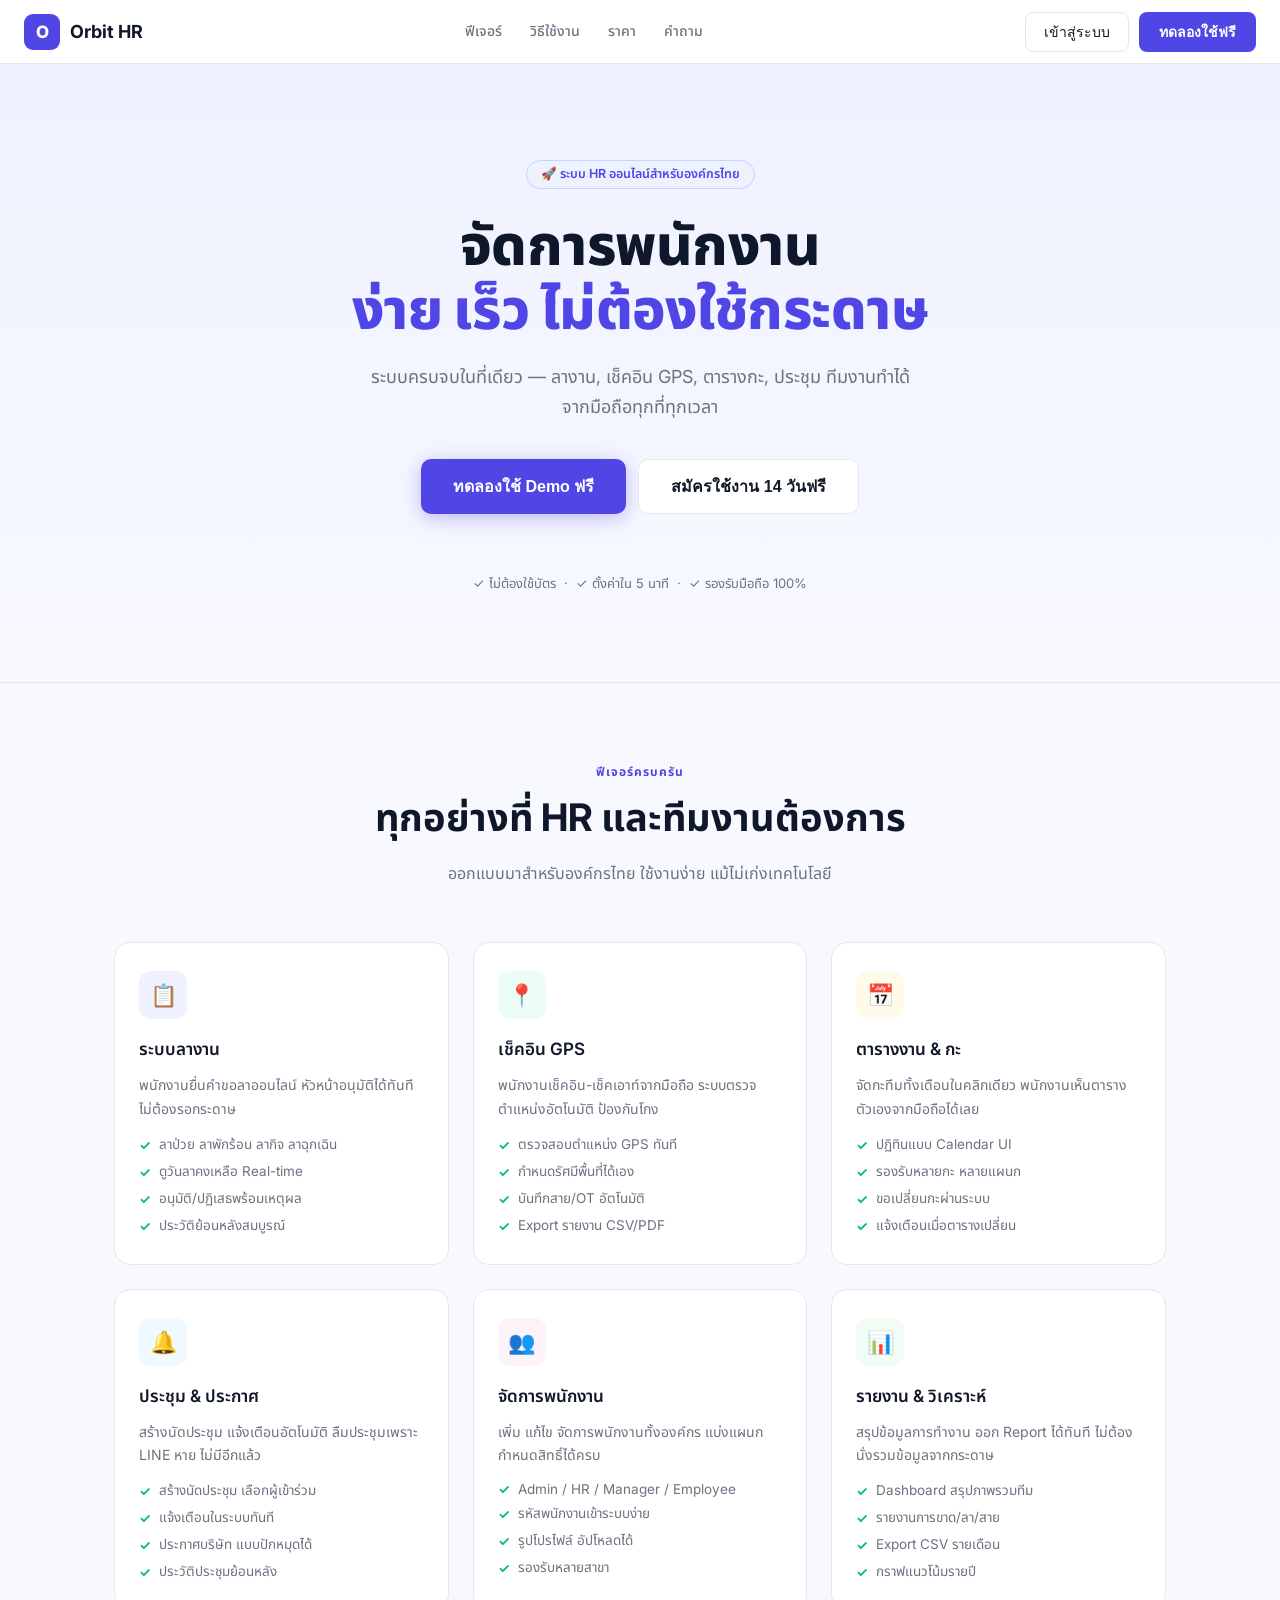
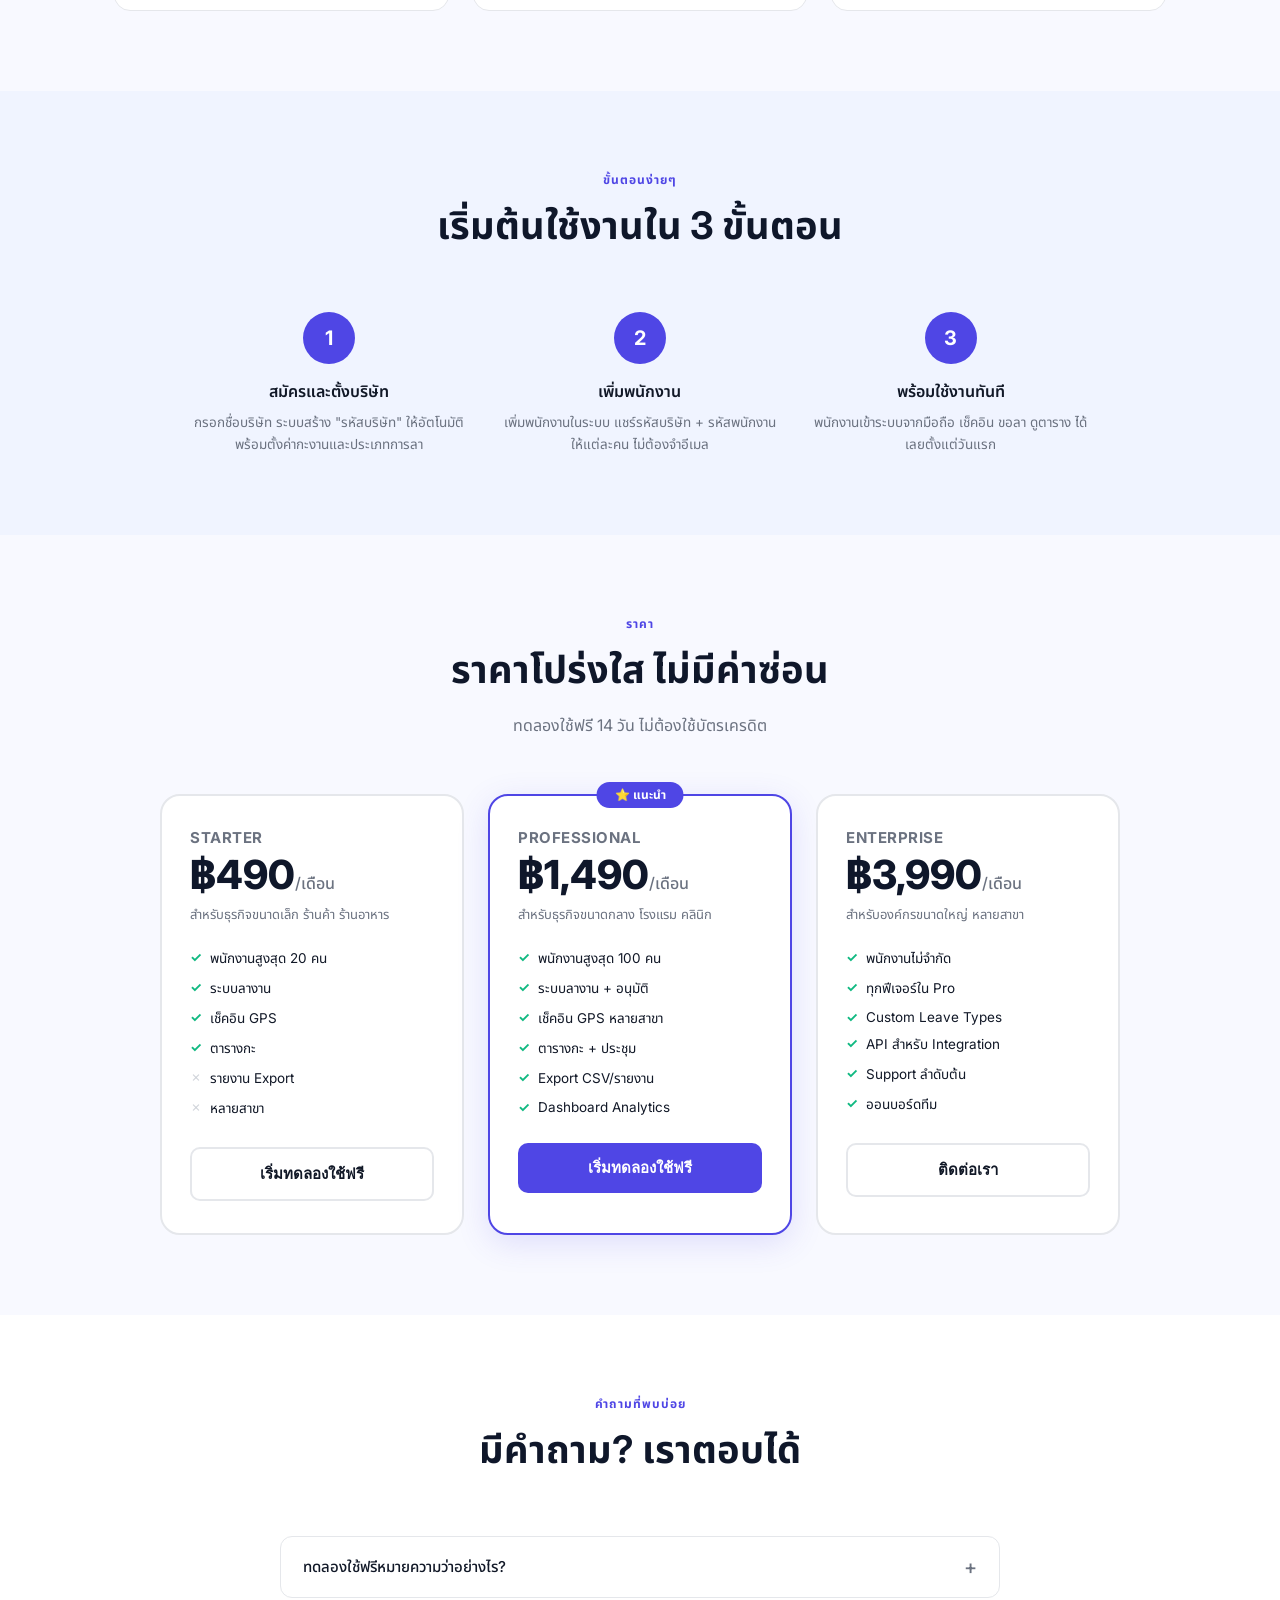
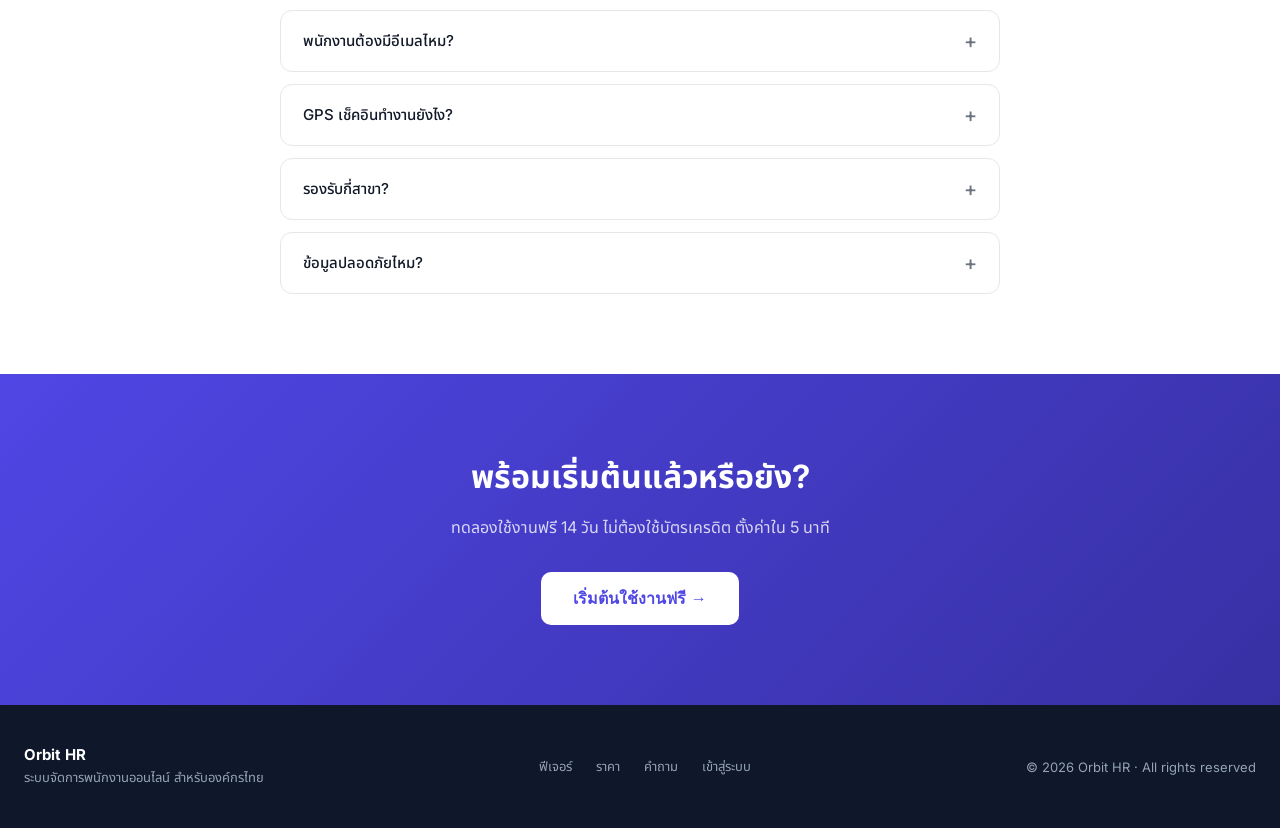
==== index.html @ 07ce3056 "Initial commit: Orbit HR — complete SaaS employee management system" ====
<!DOCTYPE html>
<html lang="th">
<head>
<meta charset="UTF-8">
<meta name="viewport" content="width=device-width, initial-scale=1.0">
<title>Orbit HR — ระบบจัดการพนักงานออนไลน์</title>
<link rel="preconnect" href="https://fonts.googleapis.com">
<link href="https://fonts.googleapis.com/css2?family=Inter:wght@300;400;500;600;700;800&family=Noto+Sans+Thai:wght@300;400;500;600;700&display=swap" rel="stylesheet">
<style>
*, *::before, *::after { box-sizing: border-box; margin: 0; padding: 0; }
:root {
  --primary: #4F46E5; --primary-dark: #3730A3; --accent: #10B981;
  --bg: #F8F9FF; --surface: #fff; --text: #111827; --muted: #6B7280;
  --border: #E5E7EB; --font: 'Inter','Noto Sans Thai',sans-serif;
}
html { scroll-behavior: smooth; }
body { font-family: var(--font); background: var(--bg); color: var(--text); -webkit-font-smoothing: antialiased; }
a { text-decoration: none; color: inherit; }

/* NAV */
nav {
  position: sticky; top: 0; z-index: 100;
  background: rgba(255,255,255,.92); backdrop-filter: blur(12px);
  border-bottom: 1px solid var(--border);
  padding: 0 24px; height: 64px;
  display: flex; align-items: center; justify-content: space-between;
}
.nav-logo { display: flex; align-items: center; gap: 10px; font-weight: 700; font-size: 18px; }
.nav-logo-icon { width: 36px; height: 36px; background: var(--primary); border-radius: 9px; display: flex; align-items: center; justify-content: center; color: #fff; font-weight: 800; font-size: 17px; }
.nav-links { display: flex; align-items: center; gap: 28px; }
.nav-links a { color: var(--muted); font-size: 14px; font-weight: 500; transition: color .15s; }
.nav-links a:hover { color: var(--text); }
.nav-cta { display: flex; align-items: center; gap: 10px; }
.btn-outline { padding: 8px 18px; border: 1px solid var(--border); border-radius: 8px; font-size: 14px; font-weight: 500; background: var(--surface); cursor: pointer; transition: all .15s; color: var(--text); }
.btn-outline:hover { border-color: var(--primary); color: var(--primary); }
.btn-primary { padding: 9px 20px; background: var(--primary); color: #fff; border: none; border-radius: 8px; font-size: 14px; font-weight: 600; cursor: pointer; transition: all .15s; }
.btn-primary:hover { background: var(--primary-dark); }

/* HERO */
.hero {
  text-align: center; padding: 96px 24px 64px;
  background: linear-gradient(180deg, #EEF2FF 0%, var(--bg) 100%);
  border-bottom: 1px solid var(--border);
}
.hero-badge {
  display: inline-flex; align-items: center; gap: 6px;
  background: #EEF2FF; color: var(--primary); border: 1px solid #C7D2FE;
  padding: 4px 14px; border-radius: 99px; font-size: 12.5px; font-weight: 600;
  margin-bottom: 24px;
}
.hero h1 {
  font-size: clamp(32px, 5vw, 56px); font-weight: 800; line-height: 1.15;
  letter-spacing: -.5px; color: #0F172A; margin-bottom: 20px;
}
.hero h1 span { color: var(--primary); }
.hero p {
  font-size: 18px; color: var(--muted); max-width: 560px; margin: 0 auto 36px;
  line-height: 1.7;
}
.hero-cta { display: flex; gap: 12px; justify-content: center; flex-wrap: wrap; }
.btn-hero {
  padding: 14px 32px; border-radius: 10px; font-size: 16px; font-weight: 600;
  cursor: pointer; border: none; transition: all .2s;
}
.btn-hero.primary { background: var(--primary); color: #fff; box-shadow: 0 4px 20px rgba(79,70,229,.35); }
.btn-hero.primary:hover { transform: translateY(-2px); box-shadow: 0 8px 28px rgba(79,70,229,.4); }
.btn-hero.secondary { background: var(--surface); color: var(--text); border: 1px solid var(--border); }
.btn-hero.secondary:hover { border-color: var(--primary); color: var(--primary); }

/* SOCIAL PROOF */
.social-proof { text-align: center; padding: 24px; color: var(--muted); font-size: 13px; }
.social-proof strong { color: var(--text); }

/* FEATURES */
.section { padding: 80px 24px; max-width: 1100px; margin: 0 auto; }
.section-header { text-align: center; margin-bottom: 56px; }
.section-label { font-size: 12px; font-weight: 700; letter-spacing: 1px; text-transform: uppercase; color: var(--primary); margin-bottom: 10px; }
.section-header h2 { font-size: clamp(24px, 4vw, 38px); font-weight: 700; color: #0F172A; margin-bottom: 14px; }
.section-header p { font-size: 16px; color: var(--muted); max-width: 480px; margin: 0 auto; }

.features-grid { display: grid; grid-template-columns: repeat(auto-fit, minmax(280px, 1fr)); gap: 24px; }
.feature-card {
  background: var(--surface); border: 1px solid var(--border); border-radius: 16px;
  padding: 28px 24px; transition: all .2s;
}
.feature-card:hover { border-color: #C7D2FE; box-shadow: 0 8px 32px rgba(79,70,229,.1); transform: translateY(-3px); }
.feature-icon {
  width: 48px; height: 48px; border-radius: 12px; margin-bottom: 18px;
  display: flex; align-items: center; justify-content: center; font-size: 22px;
}
.feature-card h3 { font-size: 17px; font-weight: 600; margin-bottom: 10px; }
.feature-card p { font-size: 14px; color: var(--muted); line-height: 1.7; }
.feature-list { list-style: none; margin-top: 14px; display: flex; flex-direction: column; gap: 7px; }
.feature-list li { font-size: 13.5px; color: var(--muted); display: flex; align-items: center; gap: 8px; }
.feature-list li::before { content: '✓'; color: var(--accent); font-weight: 700; }

/* HOW IT WORKS */
.how-section { background: #F0F4FF; padding: 80px 24px; }
.steps-grid { display: grid; grid-template-columns: repeat(auto-fit, minmax(220px, 1fr)); gap: 32px; max-width: 900px; margin: 0 auto; }
.step { text-align: center; }
.step-num { width: 52px; height: 52px; background: var(--primary); color: #fff; border-radius: 50%; display: flex; align-items: center; justify-content: center; font-size: 20px; font-weight: 700; margin: 0 auto 16px; }
.step h3 { font-size: 16px; font-weight: 600; margin-bottom: 8px; }
.step p { font-size: 13.5px; color: var(--muted); line-height: 1.6; }

/* PRICING */
.pricing-grid { display: grid; grid-template-columns: repeat(auto-fit, minmax(280px, 1fr)); gap: 24px; max-width: 960px; margin: 0 auto; }
.plan-card {
  background: var(--surface); border: 2px solid var(--border); border-radius: 20px;
  padding: 32px 28px; position: relative; transition: all .2s;
}
.plan-card.popular {
  border-color: var(--primary);
  box-shadow: 0 8px 32px rgba(79,70,229,.15);
}
.popular-badge {
  position: absolute; top: -14px; left: 50%; transform: translateX(-50%);
  background: var(--primary); color: #fff; padding: 4px 18px; border-radius: 99px;
  font-size: 12px; font-weight: 700; white-space: nowrap;
}
.plan-name { font-size: 15px; font-weight: 700; text-transform: uppercase; letter-spacing: .5px; color: var(--muted); margin-bottom: 8px; }
.plan-price { font-size: 40px; font-weight: 800; color: #0F172A; line-height: 1; margin-bottom: 4px; }
.plan-price span { font-size: 16px; font-weight: 500; color: var(--muted); }
.plan-desc { font-size: 13px; color: var(--muted); margin: 10px 0 24px; }
.plan-features { list-style: none; display: flex; flex-direction: column; gap: 10px; margin-bottom: 28px; }
.plan-features li { display: flex; gap: 8px; font-size: 13.5px; align-items: flex-start; }
.plan-features li .check { color: var(--accent); font-weight: 700; flex-shrink: 0; }
.plan-features li .cross { color: #D1D5DB; }
.plan-btn {
  width: 100%; padding: 13px; border-radius: 10px; font-size: 15px; font-weight: 600;
  cursor: pointer; border: none; transition: all .15s;
}
.plan-btn.primary { background: var(--primary); color: #fff; }
.plan-btn.primary:hover { background: var(--primary-dark); }
.plan-btn.outline { background: transparent; border: 2px solid var(--border); color: var(--text); }
.plan-btn.outline:hover { border-color: var(--primary); color: var(--primary); }

/* FAQ */
.faq-list { max-width: 720px; margin: 0 auto; display: flex; flex-direction: column; gap: 12px; }
.faq-item { background: var(--surface); border: 1px solid var(--border); border-radius: 12px; overflow: hidden; }
.faq-question {
  padding: 18px 22px; font-size: 15px; font-weight: 500; cursor: pointer;
  display: flex; justify-content: space-between; align-items: center; gap: 12px;
  background: none; border: none; width: 100%; text-align: left; font-family: var(--font); color: var(--text);
}
.faq-question::after { content: '+'; font-size: 20px; color: var(--muted); flex-shrink: 0; }
.faq-item.open .faq-question::after { content: '−'; color: var(--primary); }
.faq-answer { padding: 0 22px; max-height: 0; overflow: hidden; transition: all .3s; font-size: 14px; color: var(--muted); line-height: 1.7; }
.faq-item.open .faq-answer { padding: 0 22px 18px; max-height: 300px; }

/* CTA SECTION */
.cta-section {
  background: linear-gradient(135deg, var(--primary) 0%, #3730A3 100%);
  padding: 80px 24px; text-align: center; color: #fff;
}
.cta-section h2 { font-size: 32px; font-weight: 700; margin-bottom: 14px; }
.cta-section p { font-size: 16px; opacity: .8; margin-bottom: 32px; }
.btn-white {
  padding: 14px 32px; background: #fff; color: var(--primary); border: none;
  border-radius: 10px; font-size: 16px; font-weight: 700; cursor: pointer;
  transition: all .2s;
}
.btn-white:hover { transform: translateY(-2px); box-shadow: 0 8px 24px rgba(0,0,0,.15); }

/* FOOTER */
footer {
  background: #0F172A; color: #94A3B8; padding: 40px 24px;
  display: flex; align-items: center; justify-content: space-between;
  flex-wrap: wrap; gap: 16px; font-size: 13px;
}
footer .footer-logo { color: #fff; font-weight: 700; font-size: 15px; }
footer a { color: #94A3B8; }
footer a:hover { color: #fff; }

/* Mobile */
@media (max-width: 640px) {
  .nav-links { display: none; }
  .hero { padding: 64px 20px 48px; }
  .section { padding: 56px 20px; }
  footer { flex-direction: column; text-align: center; }
}
</style>
</head>
<body>

<!-- NAV -->
<nav>
  <div class="nav-logo">
    <div class="nav-logo-icon">O</div>
    <span>Orbit HR</span>
  </div>
  <div class="nav-links">
    <a href="#features">ฟีเจอร์</a>
    <a href="#how">วิธีใช้งาน</a>
    <a href="#pricing">ราคา</a>
    <a href="#faq">คำถาม</a>
  </div>
  <div class="nav-cta">
    <button class="btn-outline" onclick="window.location.href='auth.html'">เข้าสู่ระบบ</button>
    <button class="btn-primary" onclick="window.location.href='auth.html#register'">ทดลองใช้ฟรี</button>
  </div>
</nav>

<!-- HERO -->
<section class="hero">
  <div class="hero-badge">🚀 ระบบ HR ออนไลน์สำหรับองค์กรไทย</div>
  <h1>จัดการพนักงาน<br><span>ง่าย เร็ว ไม่ต้องใช้กระดาษ</span></h1>
  <p>ระบบครบจบในที่เดียว — ลางาน, เช็คอิน GPS, ตารางกะ, ประชุม ทีมงานทำได้จากมือถือทุกที่ทุกเวลา</p>
  <div class="hero-cta">
    <button class="btn-hero primary" onclick="startDemo()">ทดลองใช้ Demo ฟรี</button>
    <button class="btn-hero secondary" onclick="window.location.href='auth.html#register'">สมัครใช้งาน 14 วันฟรี</button>
  </div>
  <div class="social-proof" style="margin-top:36px">
    ✓ ไม่ต้องใช้บัตร &nbsp;·&nbsp; ✓ ตั้งค่าใน 5 นาที &nbsp;·&nbsp; ✓ รองรับมือถือ 100%
  </div>
</section>

<!-- FEATURES -->
<section class="section" id="features">
  <div class="section-header">
    <div class="section-label">ฟีเจอร์ครบครัน</div>
    <h2>ทุกอย่างที่ HR และทีมงานต้องการ</h2>
    <p>ออกแบบมาสำหรับองค์กรไทย ใช้งานง่าย แม้ไม่เก่งเทคโนโลยี</p>
  </div>
  <div class="features-grid">
    <div class="feature-card">
      <div class="feature-icon" style="background:#EEF2FF;color:#4F46E5">📋</div>
      <h3>ระบบลางาน</h3>
      <p>พนักงานยื่นคำขอลาออนไลน์ หัวหน้าอนุมัติได้ทันที ไม่ต้องรอกระดาษ</p>
      <ul class="feature-list">
        <li>ลาป่วย ลาพักร้อน ลากิจ ลาฉุกเฉิน</li>
        <li>ดูวันลาคงเหลือ Real-time</li>
        <li>อนุมัติ/ปฏิเสธพร้อมเหตุผล</li>
        <li>ประวัติย้อนหลังสมบูรณ์</li>
      </ul>
    </div>
    <div class="feature-card">
      <div class="feature-icon" style="background:#ECFDF5;color:#10B981">📍</div>
      <h3>เช็คอิน GPS</h3>
      <p>พนักงานเช็คอิน-เช็คเอาท์จากมือถือ ระบบตรวจตำแหน่งอัตโนมัติ ป้องกันโกง</p>
      <ul class="feature-list">
        <li>ตรวจสอบตำแหน่ง GPS ทันที</li>
        <li>กำหนดรัศมีพื้นที่ได้เอง</li>
        <li>บันทึกสาย/OT อัตโนมัติ</li>
        <li>Export รายงาน CSV/PDF</li>
      </ul>
    </div>
    <div class="feature-card">
      <div class="feature-icon" style="background:#FFFBEB;color:#F59E0B">📅</div>
      <h3>ตารางงาน & กะ</h3>
      <p>จัดกะทีมทั้งเดือนในคลิกเดียว พนักงานเห็นตารางตัวเองจากมือถือได้เลย</p>
      <ul class="feature-list">
        <li>ปฏิทินแบบ Calendar UI</li>
        <li>รองรับหลายกะ หลายแผนก</li>
        <li>ขอเปลี่ยนกะผ่านระบบ</li>
        <li>แจ้งเตือนเมื่อตารางเปลี่ยน</li>
      </ul>
    </div>
    <div class="feature-card">
      <div class="feature-icon" style="background:#F0F9FF;color:#0EA5E9">🔔</div>
      <h3>ประชุม & ประกาศ</h3>
      <p>สร้างนัดประชุม แจ้งเตือนอัตโนมัติ ลืมประชุมเพราะ LINE หาย ไม่มีอีกแล้ว</p>
      <ul class="feature-list">
        <li>สร้างนัดประชุม เลือกผู้เข้าร่วม</li>
        <li>แจ้งเตือนในระบบทันที</li>
        <li>ประกาศบริษัท แบบปักหมุดได้</li>
        <li>ประวัติประชุมย้อนหลัง</li>
      </ul>
    </div>
    <div class="feature-card">
      <div class="feature-icon" style="background:#FDF2F8;color:#EC4899">👥</div>
      <h3>จัดการพนักงาน</h3>
      <p>เพิ่ม แก้ไข จัดการพนักงานทั้งองค์กร แบ่งแผนก กำหนดสิทธิ์ได้ครบ</p>
      <ul class="feature-list">
        <li>Admin / HR / Manager / Employee</li>
        <li>รหัสพนักงานเข้าระบบง่าย</li>
        <li>รูปโปรไฟล์ อัปโหลดได้</li>
        <li>รองรับหลายสาขา</li>
      </ul>
    </div>
    <div class="feature-card">
      <div class="feature-icon" style="background:#F0FDF4;color:#16A34A">📊</div>
      <h3>รายงาน & วิเคราะห์</h3>
      <p>สรุปข้อมูลการทำงาน ออก Report ได้ทันที ไม่ต้องนั่งรวมข้อมูลจากกระดาษ</p>
      <ul class="feature-list">
        <li>Dashboard สรุปภาพรวมทีม</li>
        <li>รายงานการขาด/ลา/สาย</li>
        <li>Export CSV รายเดือน</li>
        <li>กราฟแนวโน้มรายปี</li>
      </ul>
    </div>
  </div>
</section>

<!-- HOW IT WORKS -->
<section class="how-section" id="how">
  <div style="max-width:1100px;margin:0 auto">
    <div class="section-header">
      <div class="section-label">ขั้นตอนง่ายๆ</div>
      <h2>เริ่มต้นใช้งานใน 3 ขั้นตอน</h2>
    </div>
    <div class="steps-grid">
      <div class="step">
        <div class="step-num">1</div>
        <h3>สมัครและตั้งบริษัท</h3>
        <p>กรอกชื่อบริษัท ระบบสร้าง "รหัสบริษัท" ให้อัตโนมัติ พร้อมตั้งค่ากะงานและประเภทการลา</p>
      </div>
      <div class="step">
        <div class="step-num">2</div>
        <h3>เพิ่มพนักงาน</h3>
        <p>เพิ่มพนักงานในระบบ แชร์รหัสบริษัท + รหัสพนักงานให้แต่ละคน ไม่ต้องจำอีเมล</p>
      </div>
      <div class="step">
        <div class="step-num">3</div>
        <h3>พร้อมใช้งานทันที</h3>
        <p>พนักงานเข้าระบบจากมือถือ เช็คอิน ขอลา ดูตาราง ได้เลยตั้งแต่วันแรก</p>
      </div>
    </div>
  </div>
</section>

<!-- PRICING -->
<section class="section" id="pricing">
  <div class="section-header">
    <div class="section-label">ราคา</div>
    <h2>ราคาโปร่งใส ไม่มีค่าซ่อน</h2>
    <p>ทดลองใช้ฟรี 14 วัน ไม่ต้องใช้บัตรเครดิต</p>
  </div>
  <div class="pricing-grid">
    <div class="plan-card">
      <div class="plan-name">Starter</div>
      <div class="plan-price">฿490<span>/เดือน</span></div>
      <div class="plan-desc">สำหรับธุรกิจขนาดเล็ก ร้านค้า ร้านอาหาร</div>
      <ul class="plan-features">
        <li><span class="check">✓</span> พนักงานสูงสุด 20 คน</li>
        <li><span class="check">✓</span> ระบบลางาน</li>
        <li><span class="check">✓</span> เช็คอิน GPS</li>
        <li><span class="check">✓</span> ตารางกะ</li>
        <li><span class="cross">✗</span> รายงาน Export</li>
        <li><span class="cross">✗</span> หลายสาขา</li>
      </ul>
      <button class="plan-btn outline" onclick="window.location.href='auth.html#register'">เริ่มทดลองใช้ฟรี</button>
    </div>
    <div class="plan-card popular">
      <div class="popular-badge">⭐ แนะนำ</div>
      <div class="plan-name">Professional</div>
      <div class="plan-price">฿1,490<span>/เดือน</span></div>
      <div class="plan-desc">สำหรับธุรกิจขนาดกลาง โรงแรม คลินิก</div>
      <ul class="plan-features">
        <li><span class="check">✓</span> พนักงานสูงสุด 100 คน</li>
        <li><span class="check">✓</span> ระบบลางาน + อนุมัติ</li>
        <li><span class="check">✓</span> เช็คอิน GPS หลายสาขา</li>
        <li><span class="check">✓</span> ตารางกะ + ประชุม</li>
        <li><span class="check">✓</span> Export CSV/รายงาน</li>
        <li><span class="check">✓</span> Dashboard Analytics</li>
      </ul>
      <button class="plan-btn primary" onclick="window.location.href='auth.html#register'">เริ่มทดลองใช้ฟรี</button>
    </div>
    <div class="plan-card">
      <div class="plan-name">Enterprise</div>
      <div class="plan-price">฿3,990<span>/เดือน</span></div>
      <div class="plan-desc">สำหรับองค์กรขนาดใหญ่ หลายสาขา</div>
      <ul class="plan-features">
        <li><span class="check">✓</span> พนักงานไม่จำกัด</li>
        <li><span class="check">✓</span> ทุกฟีเจอร์ใน Pro</li>
        <li><span class="check">✓</span> Custom Leave Types</li>
        <li><span class="check">✓</span> API สำหรับ Integration</li>
        <li><span class="check">✓</span> Support ลำดับต้น</li>
        <li><span class="check">✓</span> ออนบอร์ดทีม</li>
      </ul>
      <button class="plan-btn outline" onclick="window.location.href='auth.html#register'">ติดต่อเรา</button>
    </div>
  </div>
</section>

<!-- FAQ -->
<section class="section" id="faq" style="background:var(--surface);max-width:100%;padding:80px 24px">
  <div style="max-width:1100px;margin:0 auto">
    <div class="section-header">
      <div class="section-label">คำถามที่พบบ่อย</div>
      <h2>มีคำถาม? เราตอบได้</h2>
    </div>
    <div class="faq-list">
      <div class="faq-item">
        <button class="faq-question" onclick="toggleFaq(this)">ทดลองใช้ฟรีหมายความว่าอย่างไร?</button>
        <div class="faq-answer">ทดลองใช้งานได้เต็มรูปแบบ 14 วัน ครบทุกฟีเจอร์ ไม่ต้องใช้บัตรเครดิต ไม่มีการเรียกเก็บเงินอัตโนมัติ</div>
      </div>
      <div class="faq-item">
        <button class="faq-question" onclick="toggleFaq(this)">พนักงานต้องมีอีเมลไหม?</button>
        <div class="faq-answer">ไม่จำเป็น — พนักงานทั่วไปเข้าระบบด้วย "รหัสบริษัท" + "รหัสพนักงาน" แค่ 2 ช่องเท่านั้น ง่ายมาก ไม่ต้องจำอีเมล</div>
      </div>
      <div class="faq-item">
        <button class="faq-question" onclick="toggleFaq(this)">GPS เช็คอินทำงานยังไง?</button>
        <div class="faq-answer">ระบบใช้ GPS ของมือถือตรวจสอบว่าพนักงานอยู่ในรัศมีที่กำหนดจากสถานที่ทำงาน ถ้าอยู่นอกรัศมีจะเช็คอินไม่ได้ สามารถกำหนดรัศมีได้ตั้งแต่ 50 เมตร ถึงหลาย กม.</div>
      </div>
      <div class="faq-item">
        <button class="faq-question" onclick="toggleFaq(this)">รองรับกี่สาขา?</button>
        <div class="faq-answer">แพ็กเกจ Professional ขึ้นไปรองรับหลายสาขาได้ไม่จำกัด แต่ละสาขาตั้งตำแหน่ง GPS แยกกันได้</div>
      </div>
      <div class="faq-item">
        <button class="faq-question" onclick="toggleFaq(this)">ข้อมูลปลอดภัยไหม?</button>
        <div class="faq-answer">ข้อมูลเข้ารหัส SSL ทุกการรับส่ง และสำรองข้อมูลอัตโนมัติทุกวัน ข้อมูลของคุณเป็นของคุณเท่านั้น</div>
      </div>
    </div>
  </div>
</section>

<!-- CTA -->
<section class="cta-section">
  <h2>พร้อมเริ่มต้นแล้วหรือยัง?</h2>
  <p>ทดลองใช้งานฟรี 14 วัน ไม่ต้องใช้บัตรเครดิต ตั้งค่าใน 5 นาที</p>
  <button class="btn-white" onclick="window.location.href='auth.html#register'">เริ่มต้นใช้งานฟรี →</button>
</section>

<!-- FOOTER -->
<footer>
  <div>
    <div class="footer-logo">Orbit HR</div>
    <div style="margin-top:4px">ระบบจัดการพนักงานออนไลน์ สำหรับองค์กรไทย</div>
  </div>
  <div style="display:flex;gap:24px;flex-wrap:wrap">
    <a href="#features">ฟีเจอร์</a>
    <a href="#pricing">ราคา</a>
    <a href="#faq">คำถาม</a>
    <a href="auth.html">เข้าสู่ระบบ</a>
  </div>
  <div>© 2026 Orbit HR · All rights reserved</div>
</footer>

<script src="js/db.js"></script>
<script src="js/auth.js"></script>
<script>
function toggleFaq(btn) {
  const item = btn.parentElement;
  document.querySelectorAll('.faq-item.open').forEach(i => { if (i !== item) i.classList.remove('open'); });
  item.classList.toggle('open');
}

function startDemo() {
  DB.seedDemo();
  window.location.href = 'dashboard.html';
}
</script>
</body>
</html>
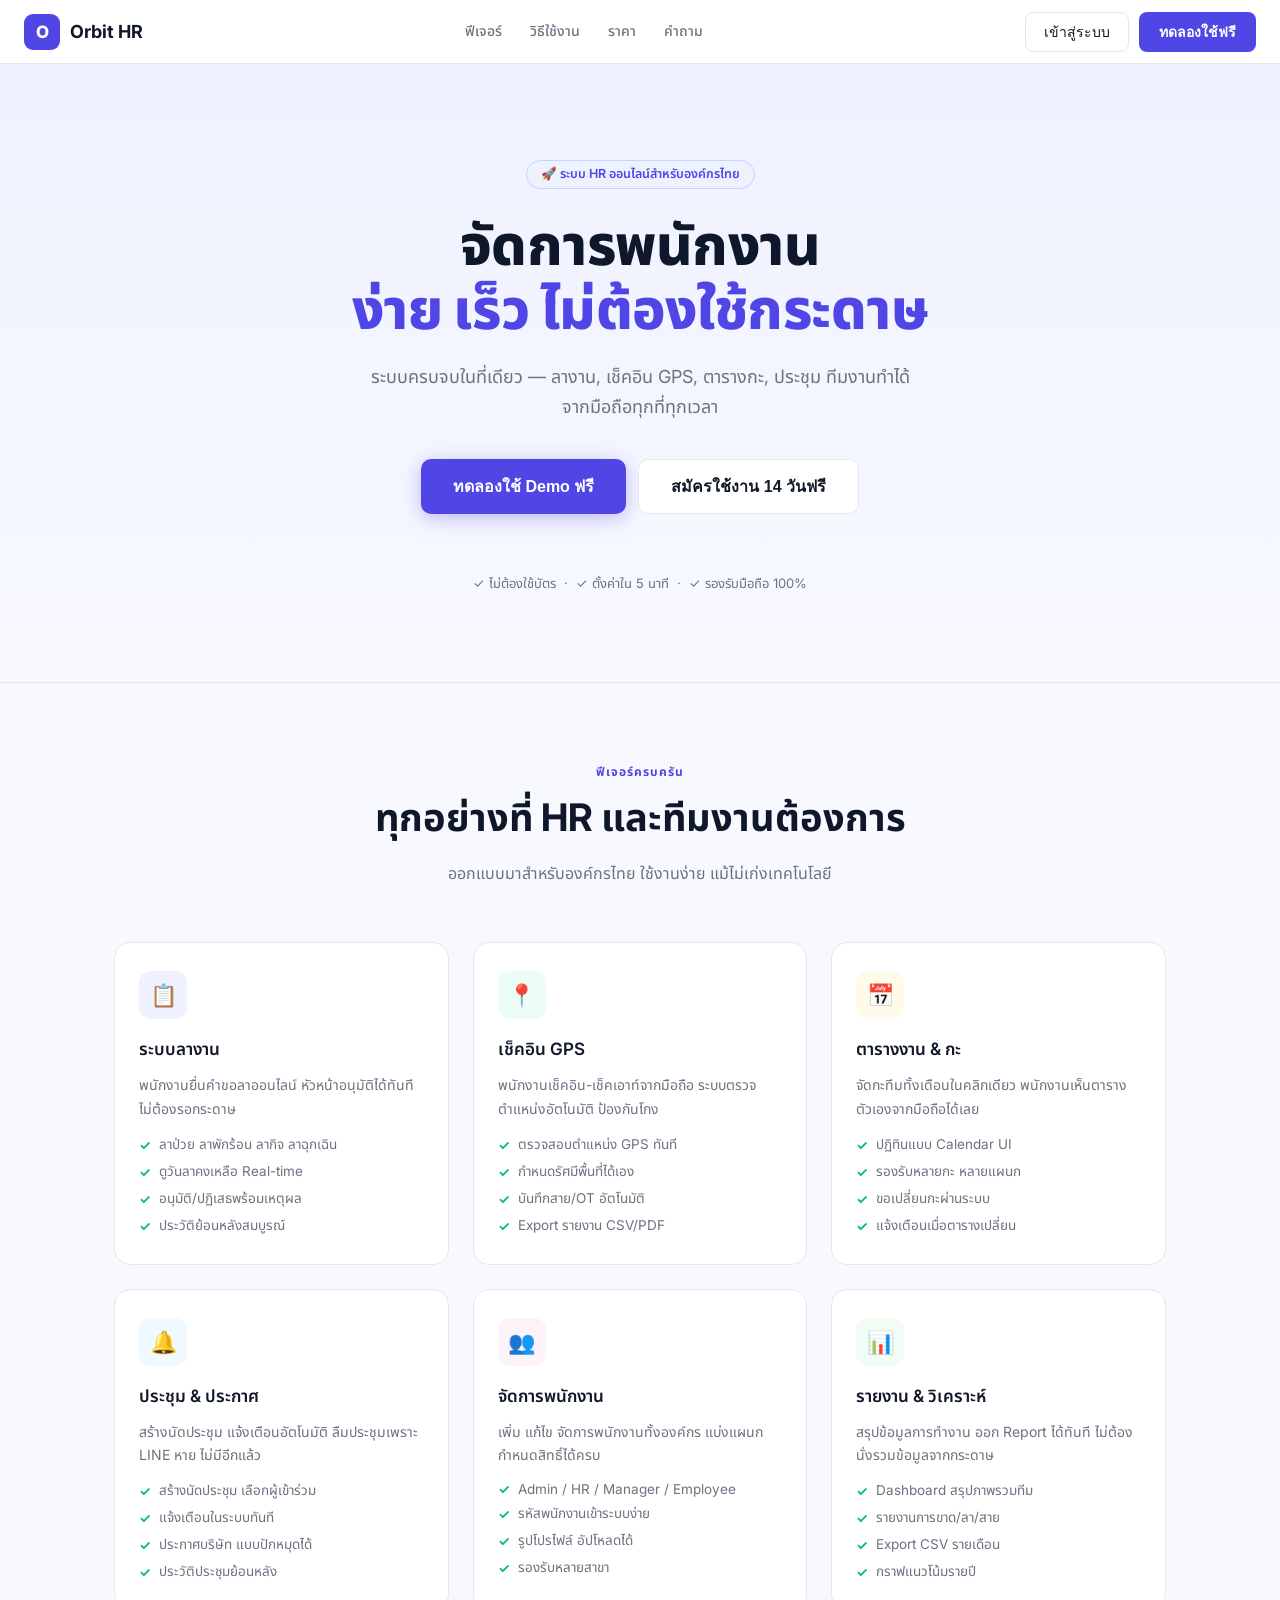
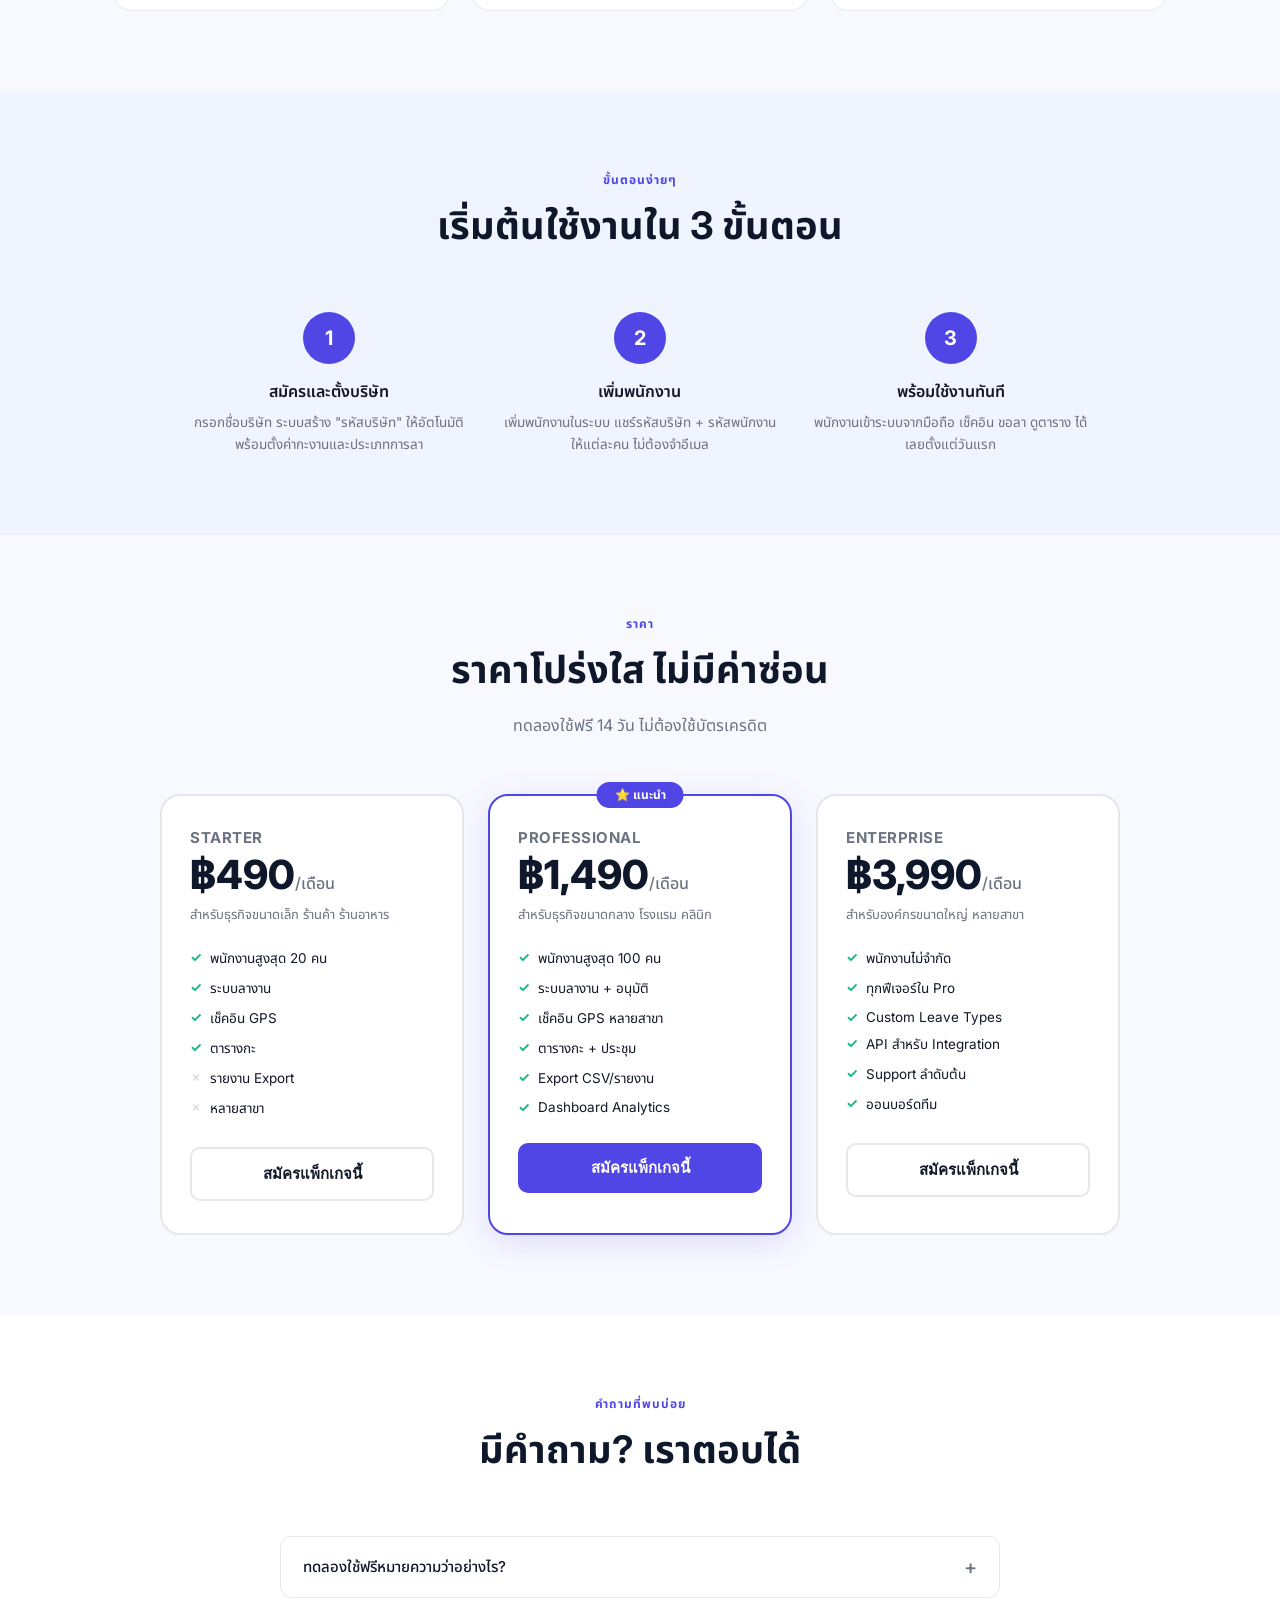
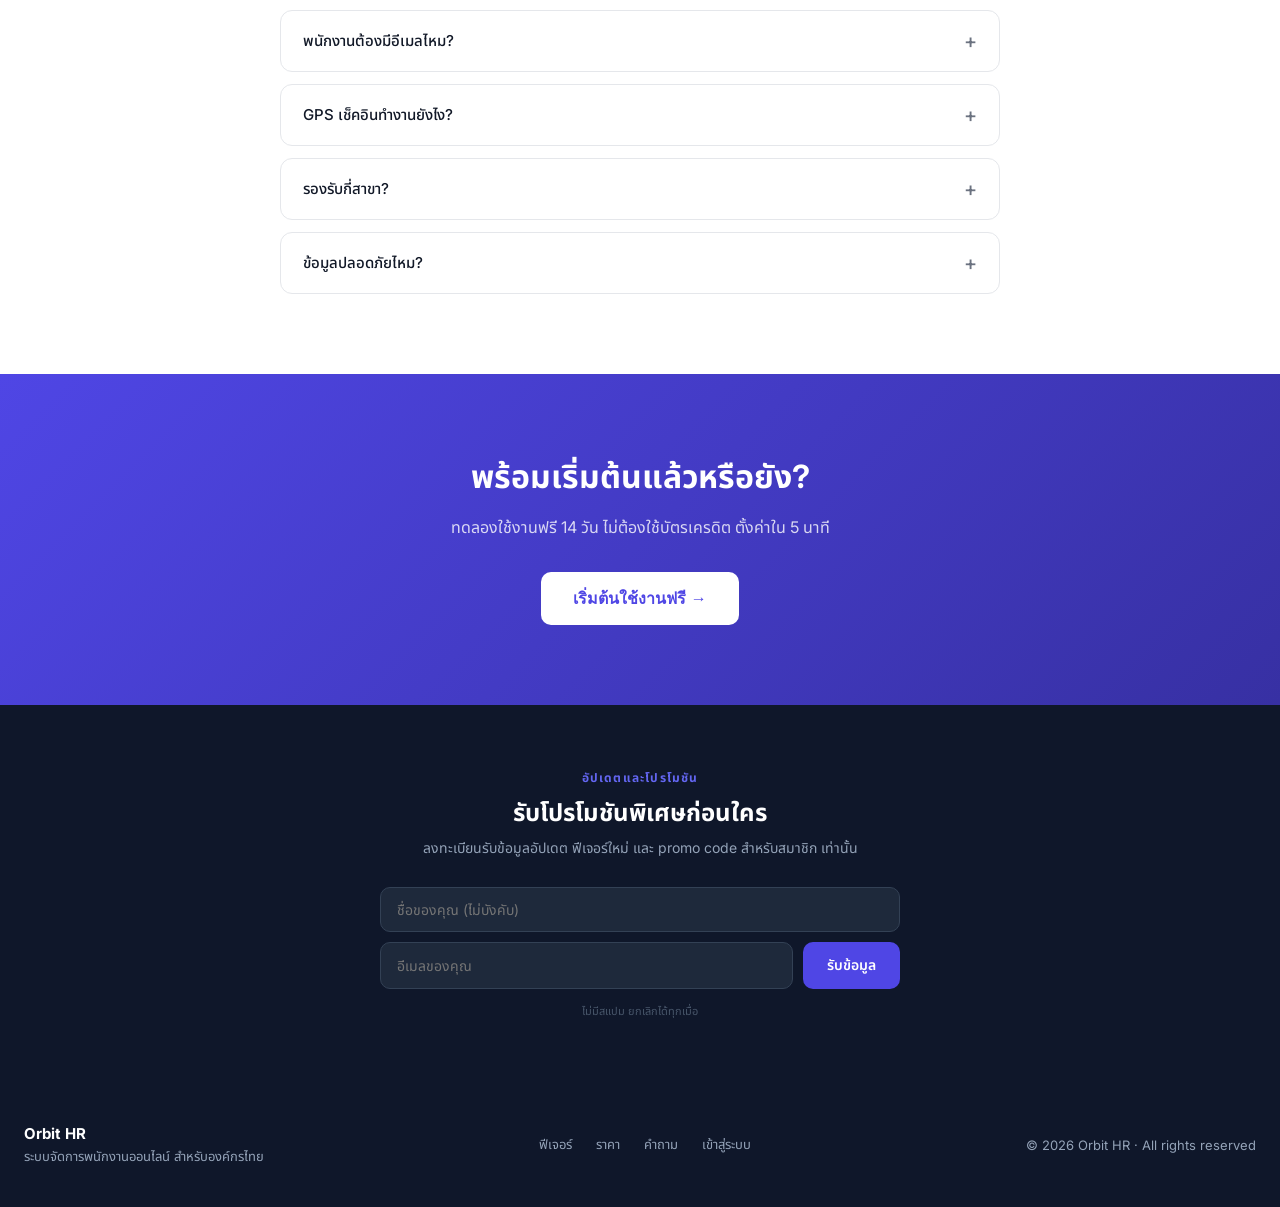
==== commit eeb871c7: "Add business system: trial codes, email leads, payment modal db.js: - DB.TrialCodes: create/validate" ====
--- a/index.html
+++ b/index.html
@@ -338,7 +338,7 @@
         <li><span class="cross">✗</span> รายงาน Export</li>
         <li><span class="cross">✗</span> หลายสาขา</li>
       </ul>
-      <button class="plan-btn outline" onclick="window.location.href='auth.html#register'">เริ่มทดลองใช้ฟรี</button>
+      <button class="plan-btn outline" onclick="openPaymentModal('Starter','฿490/เดือน')">สมัครแพ็กเกจนี้</button>
     </div>
     <div class="plan-card popular">
       <div class="popular-badge">⭐ แนะนำ</div>
@@ -353,7 +353,7 @@
         <li><span class="check">✓</span> Export CSV/รายงาน</li>
         <li><span class="check">✓</span> Dashboard Analytics</li>
       </ul>
-      <button class="plan-btn primary" onclick="window.location.href='auth.html#register'">เริ่มทดลองใช้ฟรี</button>
+      <button class="plan-btn primary" onclick="openPaymentModal('Professional','฿1,490/เดือน')">สมัครแพ็กเกจนี้</button>
     </div>
     <div class="plan-card">
       <div class="plan-name">Enterprise</div>
@@ -367,7 +367,7 @@
         <li><span class="check">✓</span> Support ลำดับต้น</li>
         <li><span class="check">✓</span> ออนบอร์ดทีม</li>
       </ul>
-      <button class="plan-btn outline" onclick="window.location.href='auth.html#register'">ติดต่อเรา</button>
+      <button class="plan-btn outline" onclick="openPaymentModal('Enterprise','฿3,990/เดือน')">สมัครแพ็กเกจนี้</button>
     </div>
   </div>
 </section>
@@ -411,6 +411,25 @@
   <button class="btn-white" onclick="window.location.href='auth.html#register'">เริ่มต้นใช้งานฟรี →</button>
 </section>
 
+<!-- EMAIL CAPTURE -->
+<section style="background:#0F172A;padding:64px 24px;text-align:center">
+  <div style="max-width:520px;margin:0 auto">
+    <div style="font-size:12px;font-weight:700;letter-spacing:.1em;text-transform:uppercase;color:#6366F1;margin-bottom:10px">อัปเดตและโปรโมชัน</div>
+    <h2 style="color:#fff;font-size:24px;font-weight:700;margin-bottom:8px;line-height:1.3">รับโปรโมชันพิเศษก่อนใคร</h2>
+    <p style="color:#94A3B8;font-size:14px;margin-bottom:28px;line-height:1.6">ลงทะเบียนรับข้อมูลอัปเดต ฟีเจอร์ใหม่ และ promo code สำหรับสมาชิก เท่านั้น</p>
+    <form onsubmit="collectEmail(event)" style="display:flex;flex-direction:column;gap:10px">
+      <input type="text" id="lead-name" placeholder="ชื่อของคุณ (ไม่บังคับ)" style="padding:13px 16px;border-radius:10px;border:1px solid #334155;background:#1E293B;color:#fff;font-size:14px;font-family:var(--font);outline:none">
+      <div style="display:flex;gap:10px;flex-wrap:wrap">
+        <input type="email" id="lead-email" placeholder="อีเมลของคุณ" required style="flex:1;min-width:200px;padding:13px 16px;border-radius:10px;border:1px solid #334155;background:#1E293B;color:#fff;font-size:14px;font-family:var(--font);outline:none">
+        <button type="submit" style="padding:13px 24px;background:#4F46E5;color:#fff;border:none;border-radius:10px;font-size:14px;font-weight:600;cursor:pointer;font-family:var(--font);white-space:nowrap;transition:background .15s" onmouseover="this.style.background='#3730A3'" onmouseout="this.style.background='#4F46E5'">รับข้อมูล</button>
+      </div>
+    </form>
+    <div id="lead-success" style="display:none;color:#10B981;margin-top:14px;font-size:14px;font-weight:500">✓ ลงทะเบียนสำเร็จ! เราจะส่งโปรโมชันให้คุณเร็วๆ นี้</div>
+    <div id="lead-dup" style="display:none;color:#F59E0B;margin-top:14px;font-size:13px">อีเมลนี้ลงทะเบียนไว้แล้ว</div>
+    <p style="color:#475569;font-size:11px;margin-top:14px">ไม่มีสแปม ยกเลิกได้ทุกเมื่อ</p>
+  </div>
+</section>
+
 <!-- FOOTER -->
 <footer>
   <div>
@@ -425,6 +444,43 @@
   </div>
   <div>© 2026 Orbit HR · All rights reserved</div>
 </footer>
+
+<!-- Payment Modal -->
+<div id="payment-modal" style="display:none;position:fixed;inset:0;background:rgba(0,0,0,.55);z-index:2000;align-items:center;justify-content:center;padding:20px">
+  <div style="background:#fff;border-radius:20px;padding:32px;max-width:460px;width:100%;position:relative;max-height:90vh;overflow-y:auto">
+    <button onclick="closePaymentModal()" style="position:absolute;top:14px;right:18px;background:none;border:none;font-size:22px;cursor:pointer;color:#9CA3AF;line-height:1">×</button>
+    <div style="font-size:12px;font-weight:700;letter-spacing:.08em;text-transform:uppercase;color:#6366F1;margin-bottom:6px">สมัครใช้งาน</div>
+    <h2 style="font-size:20px;font-weight:700;margin-bottom:2px" id="pay-plan-name">Professional</h2>
+    <div style="font-size:26px;font-weight:800;color:#4F46E5;margin-bottom:20px" id="pay-plan-price"></div>
+
+    <div style="font-size:13px;color:#374151;font-weight:600;margin-bottom:10px">วิธีชำระเงิน</div>
+
+    <div id="pay-promptpay-block" style="background:#F0FDF4;border:1px solid #BBF7D0;border-radius:12px;padding:14px 16px;margin-bottom:10px">
+      <div style="font-weight:600;font-size:12px;color:#166534;margin-bottom:6px;text-transform:uppercase;letter-spacing:.05em">📱 PromptPay</div>
+      <div style="font-size:16px;font-weight:700;letter-spacing:1px" id="pay-promptpay-num">—</div>
+    </div>
+
+    <div id="pay-bank-block" style="background:#EFF6FF;border:1px solid #BFDBFE;border-radius:12px;padding:14px 16px;margin-bottom:16px">
+      <div style="font-weight:600;font-size:12px;color:#1E40AF;margin-bottom:6px;text-transform:uppercase;letter-spacing:.05em">🏦 โอนเงิน</div>
+      <div style="font-size:13px;line-height:1.8" id="pay-bank-info">—</div>
+    </div>
+
+    <div style="background:#FFFBEB;border:1px solid #FDE68A;border-radius:10px;padding:13px 15px;font-size:13px;color:#92400E;line-height:1.7;margin-bottom:20px">
+      <strong>หลังโอนเงิน:</strong><br>
+      1. ถ่ายรูปสลิป + บอกชื่อบริษัท<br>
+      2. ส่งมาที่ LINE: <strong id="pay-line">—</strong><br>
+      3. รับโค้ดภายใน 24 ชม.<br>
+      4. นำโค้ดใส่ตอนสมัครสมาชิก
+    </div>
+
+    <a href="auth.html#register" style="display:block;text-align:center;padding:14px;background:#4F46E5;color:#fff;border-radius:10px;font-size:15px;font-weight:600;text-decoration:none;margin-bottom:10px">
+      สมัครใช้งาน (รอรับโค้ดก่อน) →
+    </a>
+    <button onclick="closePaymentModal();window.location.href='auth.html#register'" style="width:100%;padding:11px;background:transparent;border:none;color:#6B7280;font-size:13px;cursor:pointer;font-family:var(--font)">
+      หรือ ทดลองใช้ฟรี 14 วัน ไม่ต้องชำระเงิน
+    </button>
+  </div>
+</div>
 
 <script src="js/db.js"></script>
 <script src="js/auth.js"></script>
@@ -439,6 +495,39 @@
   DB.seedDemo();
   window.location.href = 'dashboard.html';
 }
+
+function openPaymentModal(planName, planPrice) {
+  const s = DB.OwnerSettings.get();
+  document.getElementById('pay-plan-name').textContent  = planName;
+  document.getElementById('pay-plan-price').textContent = planPrice;
+  document.getElementById('pay-promptpay-num').textContent = s.promptpay || 'ติดต่อเจ้าของระบบ';
+  document.getElementById('pay-bank-info').innerHTML =
+    s.bankName ? `${s.bankName}<br>เลขบัญชี: <strong>${s.bankAccount || '—'}</strong><br>ชื่อบัญชี: ${s.bankHolder || '—'}` : 'ติดต่อเจ้าของระบบ';
+  document.getElementById('pay-line').textContent = s.lineId || 'ติดต่อเจ้าของระบบ';
+  const modal = document.getElementById('payment-modal');
+  modal.style.display = 'flex';
+  document.body.style.overflow = 'hidden';
+}
+
+function closePaymentModal() {
+  document.getElementById('payment-modal').style.display = 'none';
+  document.body.style.overflow = '';
+}
+
+document.getElementById('payment-modal').addEventListener('click', e => {
+  if (e.target === document.getElementById('payment-modal')) closePaymentModal();
+});
+
+function collectEmail(e) {
+  e.preventDefault();
+  const name  = document.getElementById('lead-name').value.trim();
+  const email = document.getElementById('lead-email').value.trim();
+  if (!email) return;
+  const result = DB.Emails.collect(email, name, 'landing');
+  document.getElementById('lead-success').style.display = result === true  ? 'block' : 'none';
+  document.getElementById('lead-dup').style.display     = result === 'dup' ? 'block' : 'none';
+  if (result === true) { document.getElementById('lead-name').value = ''; document.getElementById('lead-email').value = ''; }
+}
 </script>
 </body>
 </html>
